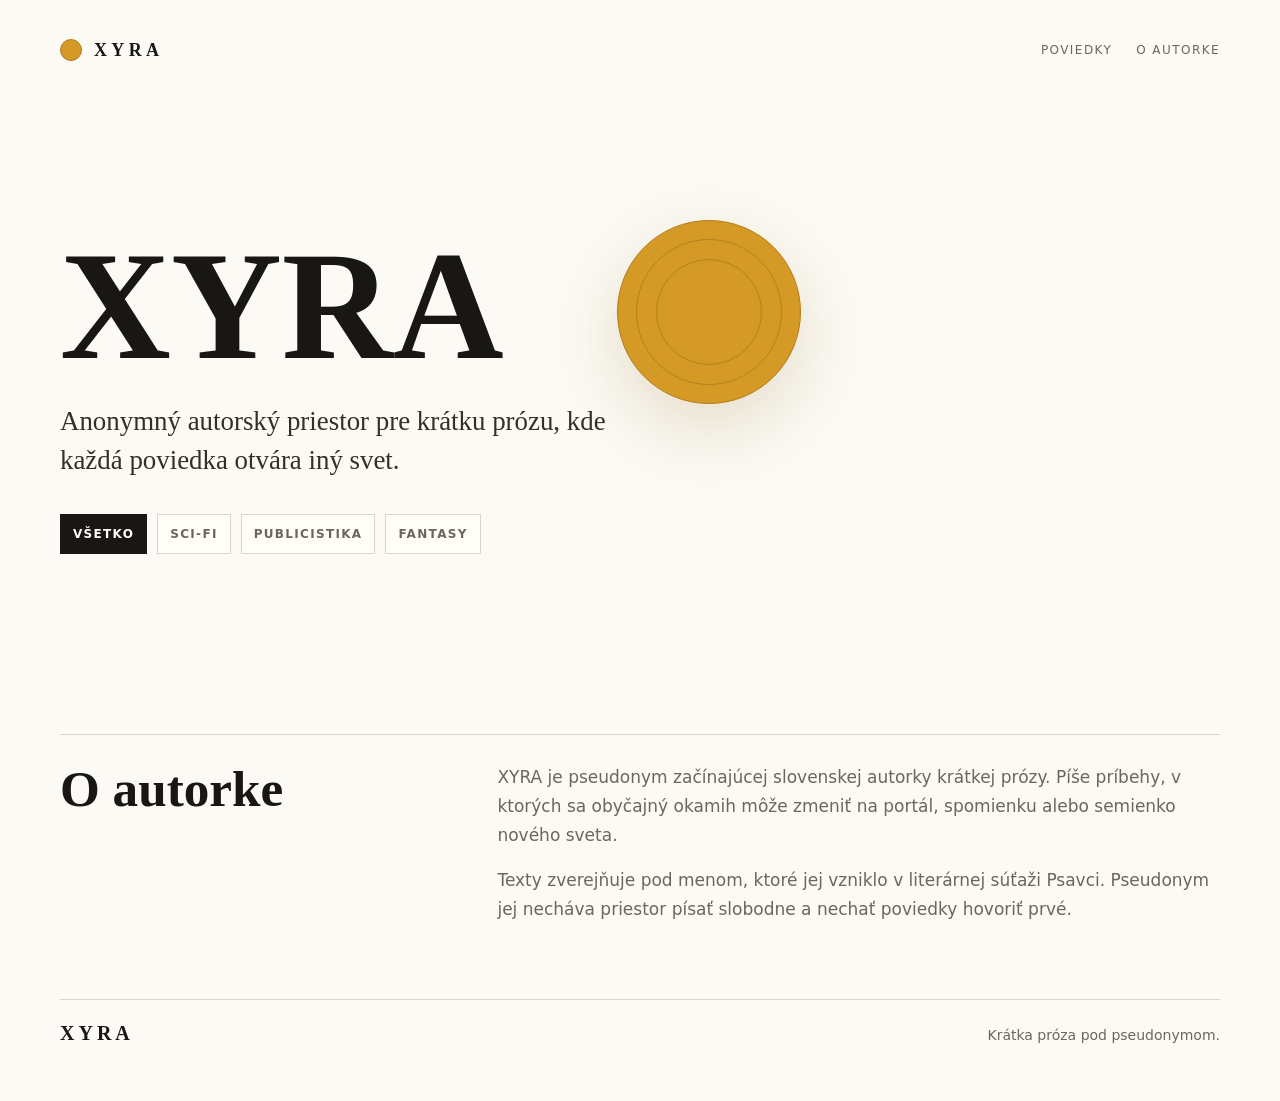
==== index.html @ 76f47b08 "deploy: 1d9c6d976c287dcad31cfbf4d5117bdaeaab3b90" ====
<!doctype html>
<html lang="sk">
<head>
  <meta charset="utf-8">
  <meta name="viewport" content="width=device-width, initial-scale=1">
  <title>XYRA | Poviedky slovenskej autorky</title>
  <meta name="description" content="Anonymný autorský priestor pre krátku prózu, kde každá poviedka otvára iný svet.">
  <link rel="canonical" href="https://www.xyra.sk/">
  <meta property="og:locale" content="sk_SK">
  <meta property="og:site_name" content="XYRA">
  <meta property="og:title" content="XYRA | Poviedky slovenskej autorky">
  <meta property="og:description" content="Anonymný autorský priestor pre krátku prózu, kde každá poviedka otvára iný svet.">
  <meta property="og:type" content="website">
  <meta property="og:url" content="https://www.xyra.sk/">
  <meta property="og:image" content="https://www.xyra.sk/assets/illustrations/xyra-og.png">
  <link rel="icon" href="/favicon.svg" type="image/svg+xml">
  <link rel="icon" href="/favicon.ico" sizes="any">
  <link rel="alternate" type="application/rss+xml" title="XYRA RSS" href="/rss.xml">
  <link rel="stylesheet" href="/styles/site.css">
  <script type="application/ld+json">{"@context":"https://schema.org","@type":"WebSite","name":"XYRA","url":"https://www.xyra.sk","inLanguage":"sk"}</script>
</head>
<body>
  <a class="skip-link" href="#main">Preskočiť na obsah</a>
  <header class="site-header">
    <nav class="site-nav" aria-label="Hlavná navigácia">
  <a class="brand" href="/"><span class="brand-dot" aria-hidden="true"></span><span>XYRA</span></a>
  <div class="nav-links">
    <a href="/#poviedky">Poviedky</a>
    <a href="/#o-autorke">O autorke</a>
  </div>
</nav>
  </header>
  <main id="main" class="page-shell">
  <section class="hero" aria-label="Úvod XYRA">
    <div class="hero-copy">
      <h1>XYRA</h1>
      <p>Anonymný autorský priestor pre krátku prózu, kde každá poviedka otvára iný svet.</p>
      <div class="filters" aria-label="Filtrovanie poviedok"><button class="filter-button is-active" type="button" data-filter="Všetko">Všetko</button><button class="filter-button" type="button" data-filter="Sci-fi">Sci-fi</button><button class="filter-button" type="button" data-filter="Publicistika">Publicistika</button><button class="filter-button" type="button" data-filter="Fantasy">Fantasy</button></div>
    </div>
    <div class="hero-symbol" aria-hidden="true"></div>
  </section>
  <section id="poviedky" class="story-grid" aria-label="Poviedky">
    
  </section>
  <section id="o-autorke" class="about-section" aria-labelledby="about-title">
    <h2 id="about-title">O autorke</h2>
    <div class="about-copy"><p>XYRA je pseudonym začínajúcej slovenskej autorky krátkej prózy. Píše príbehy, v ktorých sa obyčajný okamih môže zmeniť na portál, spomienku alebo semienko nového sveta.</p>
<p>Texty zverejňuje pod menom, ktoré jej vzniklo v literárnej súťaži Psavci. Pseudonym jej necháva priestor písať slobodne a nechať poviedky hovoriť prvé.</p>
</div>
  </section>
  <footer class="site-footer">
  <div class="footer-brand">XYRA</div>
  <p>Krátka próza pod pseudonymom.</p>
</footer>
</main>
  <script src="/scripts/filters.js" defer></script>
</body>
</html>
---- styles/site.css ----
:root {
  --paper: #fbfaf4;
  --paper-deep: #f2eadb;
  --ink: #191715;
  --muted: #6d665c;
  --line: #ded5c6;
  --mustard: #d49a25;
  --mustard-dark: #95620f;
  --sci: #e8eef6;
  --library: #fff3d3;
  --fantasy: #e6efe5;
  --white: #fffdf8;
  --serif: Georgia, "Times New Roman", serif;
  --sans: Inter, ui-sans-serif, system-ui, -apple-system, BlinkMacSystemFont, "Segoe UI", sans-serif;
}

* {
  box-sizing: border-box;
}

html {
  scroll-behavior: smooth;
}

body {
  margin: 0;
  color: var(--ink);
  background: var(--paper);
  font-family: var(--sans);
  text-rendering: optimizeLegibility;
}

a {
  color: inherit;
}

img {
  display: block;
  max-width: 100%;
}

a:focus-visible,
button:focus-visible {
  outline: 3px solid var(--mustard);
  outline-offset: 4px;
}

.skip-link {
  position: absolute;
  left: 16px;
  top: 16px;
  transform: translateY(-160%);
  background: var(--ink);
  color: var(--white);
  padding: 10px 14px;
  z-index: 10;
}

.skip-link:focus {
  transform: translateY(0);
}

.site-header,
.page-shell {
  width: min(1160px, calc(100% - 40px));
  margin: 0 auto;
}

.site-header {
  padding: 28px 0 56px;
}

.page-shell {
  padding: 0 0 56px;
}

.site-nav {
  display: flex;
  align-items: center;
  justify-content: space-between;
  gap: 28px;
  min-height: 44px;
  color: var(--muted);
  font-size: 12px;
  letter-spacing: 0.12em;
  text-transform: uppercase;
}

.brand {
  display: inline-flex;
  align-items: center;
  gap: 12px;
  color: var(--ink);
  font-family: var(--serif);
  font-size: 18px;
  font-weight: 700;
  letter-spacing: 0.24em;
  text-decoration: none;
}

.brand-dot {
  width: 22px;
  height: 22px;
  flex: 0 0 auto;
  border-radius: 50%;
  background: var(--mustard);
  border: 1px solid #b57a17;
}

.nav-links {
  display: flex;
  gap: 24px;
  white-space: nowrap;
}

.nav-links a {
  text-decoration: none;
}

.nav-links a:hover {
  color: var(--ink);
}

.hero {
  min-height: 520px;
  display: grid;
  grid-template-columns: minmax(0, 1.02fr) minmax(300px, 0.98fr);
  gap: 58px;
  align-items: center;
  position: relative;
  padding: 64px 0 46px;
}

.hero-copy {
  position: relative;
  z-index: 1;
}

.hero h1 {
  margin: 0;
  font-family: var(--serif);
  font-size: clamp(76px, 12vw, 160px);
  line-height: 0.86;
  font-weight: 700;
  letter-spacing: 0;
}

.hero p {
  max-width: 560px;
  margin: 30px 0 0;
  color: #332f2a;
  font-family: var(--serif);
  font-size: clamp(22px, 2.1vw, 28px);
  line-height: 1.45;
}

.hero-symbol {
  position: absolute;
  left: min(48%, 560px);
  top: 92px;
  width: 184px;
  height: 184px;
  border-radius: 50%;
  background: var(--mustard);
  border: 1px solid #b57a17;
  box-shadow: 0 24px 70px rgba(139, 91, 15, 0.18);
}

.hero-symbol::before,
.hero-symbol::after {
  content: "";
  position: absolute;
  border-radius: 50%;
  border: 1px solid rgba(97, 61, 8, 0.26);
}

.hero-symbol::before {
  inset: 18px;
}

.hero-symbol::after {
  inset: 38px;
}

.filters {
  display: flex;
  flex-wrap: wrap;
  gap: 10px;
  margin-top: 34px;
}

.filter-button {
  min-height: 40px;
  border: 1px solid var(--line);
  background: var(--white);
  color: var(--muted);
  padding: 9px 12px;
  font: 700 12px/1 var(--sans);
  letter-spacing: 0.11em;
  text-transform: uppercase;
  cursor: pointer;
}

.filter-button:hover {
  border-color: #c7ad70;
  color: var(--ink);
}

.filter-button.is-active {
  background: var(--ink);
  border-color: var(--ink);
  color: var(--white);
}

.story-grid {
  display: grid;
  grid-template-columns: repeat(3, minmax(0, 1fr));
  gap: 18px;
  margin-top: 10px;
}

.story-card {
  min-width: 0;
  border: 1px solid var(--line);
  background: var(--white);
  box-shadow: 0 18px 50px rgba(54, 40, 18, 0.08);
  transition: border-color 160ms ease, transform 160ms ease, box-shadow 160ms ease;
}

.story-card:hover {
  border-color: #c7ad70;
  transform: translateY(-2px);
  box-shadow: 0 22px 58px rgba(54, 40, 18, 0.12);
}

.story-card[hidden] {
  display: none;
}

.story-card-link {
  display: grid;
  min-height: 100%;
  grid-template-rows: auto auto auto 1fr;
  gap: 0;
  padding: 0 0 22px;
  color: inherit;
  text-decoration: none;
}

.story-card-art {
  width: 100%;
  aspect-ratio: 16 / 10;
  object-fit: cover;
  border-bottom: 1px solid var(--line);
  background: var(--paper-deep);
}

.story-kicker {
  display: block;
  margin: 20px 22px 0;
  color: var(--mustard-dark);
  font-size: 11px;
  line-height: 1.2;
  letter-spacing: 0.14em;
  text-transform: uppercase;
  font-weight: 800;
}

.story-card h2 {
  margin: 10px 22px 0;
  font-family: var(--serif);
  font-size: clamp(25px, 2.4vw, 34px);
  line-height: 1.08;
  letter-spacing: 0;
}

.story-card p {
  margin: 14px 22px 0;
  color: var(--muted);
  font-size: 15px;
  line-height: 1.55;
}

.about-section {
  display: grid;
  grid-template-columns: minmax(220px, 0.55fr) minmax(0, 1fr);
  gap: 40px;
  margin-top: 76px;
  padding-top: 28px;
  border-top: 1px solid var(--line);
}

.about-section h2 {
  margin: 0;
  font-family: var(--serif);
  font-size: clamp(34px, 4vw, 54px);
  line-height: 1;
  letter-spacing: 0;
}

.about-copy {
  color: var(--muted);
  font-size: 17px;
  line-height: 1.7;
}

.about-copy p {
  margin: 0;
}

.about-copy p + p {
  margin-top: 16px;
}

.site-footer {
  display: flex;
  align-items: baseline;
  justify-content: space-between;
  gap: 20px;
  margin-top: 76px;
  padding-top: 22px;
  border-top: 1px solid var(--line);
  color: var(--muted);
  font-size: 14px;
}

.footer-brand {
  color: var(--ink);
  font-family: var(--serif);
  font-size: 20px;
  font-weight: 700;
  letter-spacing: 0.2em;
}

.site-footer p {
  margin: 0;
}

.back-link {
  display: inline-block;
  margin-top: 56px;
  color: var(--muted);
  font-size: 13px;
  letter-spacing: 0.09em;
  text-transform: uppercase;
  text-decoration: none;
}

.back-link:hover {
  color: var(--ink);
}

.story-header {
  display: grid;
  grid-template-columns: minmax(0, 0.84fr) minmax(320px, 0.72fr);
  gap: 52px;
  align-items: center;
  margin-top: 34px;
  padding-bottom: 56px;
  border-bottom: 1px solid var(--line);
}

.story-header .story-kicker {
  margin: 0 0 16px;
}

.story-header h1 {
  grid-column: 1;
  margin: 0;
  font-family: var(--serif);
  max-width: 100%;
  font-size: clamp(50px, 6.8vw, 102px);
  line-height: 0.95;
  letter-spacing: 0;
  overflow-wrap: break-word;
}

.story-header > p:not(.story-kicker) {
  grid-column: 1;
  max-width: 620px;
  margin: 24px 0 0;
  color: #332f2a;
  font-family: var(--serif);
  font-size: clamp(21px, 2vw, 28px);
  line-height: 1.45;
}

.story-hero-image {
  grid-column: 2;
  grid-row: 1 / span 3;
  width: 100%;
  aspect-ratio: 16 / 10;
  object-fit: cover;
  border: 1px solid var(--line);
  background: var(--paper-deep);
  box-shadow: 0 18px 50px rgba(54, 40, 18, 0.08);
}

.story-text {
  width: min(720px, 100%);
  margin: 62px auto 0;
  color: #24211d;
  font-family: var(--serif);
  font-size: clamp(20px, 2vw, 23px);
  line-height: 1.78;
}

.story-text p {
  margin: 0;
}

.story-text p + p {
  margin-top: 1.15em;
}

.story-pagination {
  width: min(860px, 100%);
  margin: 64px auto 0;
  padding-top: 24px;
  border-top: 1px solid var(--line);
  display: flex;
  flex-wrap: wrap;
  gap: 12px;
}

.story-pagination a {
  border: 1px solid var(--line);
  background: var(--white);
  padding: 12px 14px;
  color: var(--ink);
  text-decoration: none;
  font-size: 14px;
}

.story-pagination a:hover {
  border-color: #c7ad70;
}

.story-sci-fi .story-hero-image,
.story-sci-fi .story-pagination a:hover {
  background: var(--sci);
}

.story-publicistika .story-hero-image,
.story-publicistika .story-pagination a:hover {
  background: var(--library);
}

.story-fantasy .story-hero-image,
.story-fantasy .story-pagination a:hover {
  background: var(--fantasy);
}

@media (max-width: 900px) {
  .hero {
    grid-template-columns: minmax(0, 1fr) auto;
    column-gap: clamp(22px, 5vw, 48px);
    row-gap: 0;
    min-height: auto;
    padding-top: 50px;
  }

  .hero-copy {
    display: contents;
  }

  .hero h1 {
    grid-column: 1;
    grid-row: 1;
    font-size: clamp(76px, 16vw, 128px);
  }

  .hero p,
  .filters {
    grid-column: 1 / -1;
  }

  .hero-symbol {
    position: relative;
    inset: auto;
    grid-column: 2;
    grid-row: 1;
    align-self: center;
    justify-self: end;
    width: clamp(86px, 18vw, 128px);
    height: clamp(86px, 18vw, 128px);
  }

  .story-grid {
    grid-template-columns: 1fr;
  }

  .about-section,
  .story-header {
    grid-template-columns: 1fr;
  }

  .story-hero-image {
    grid-column: auto;
    grid-row: auto;
  }
}

@media (max-width: 560px) {
  .site-header,
  .page-shell {
    width: min(100% - 28px, 1160px);
  }

  .site-header {
    padding-top: 22px;
  }

  .site-nav {
    align-items: flex-start;
  }

  .nav-links {
    gap: 14px;
    font-size: 11px;
    letter-spacing: 0.08em;
  }

  .brand {
    font-size: 16px;
  }

  .hero h1 {
    font-size: clamp(52px, 15.5vw, 70px);
  }

  .story-header h1 {
    font-size: clamp(42px, 15vw, 58px);
    line-height: 1;
  }

  .hero p {
    font-size: 22px;
  }

  .hero-symbol {
    width: clamp(52px, 14vw, 64px);
    height: clamp(52px, 14vw, 64px);
  }

  .filter-button {
    flex: 1 1 auto;
  }

  .story-card h2 {
    font-size: 28px;
  }

  .site-footer {
    display: block;
  }

  .site-footer p {
    margin-top: 8px;
  }
}
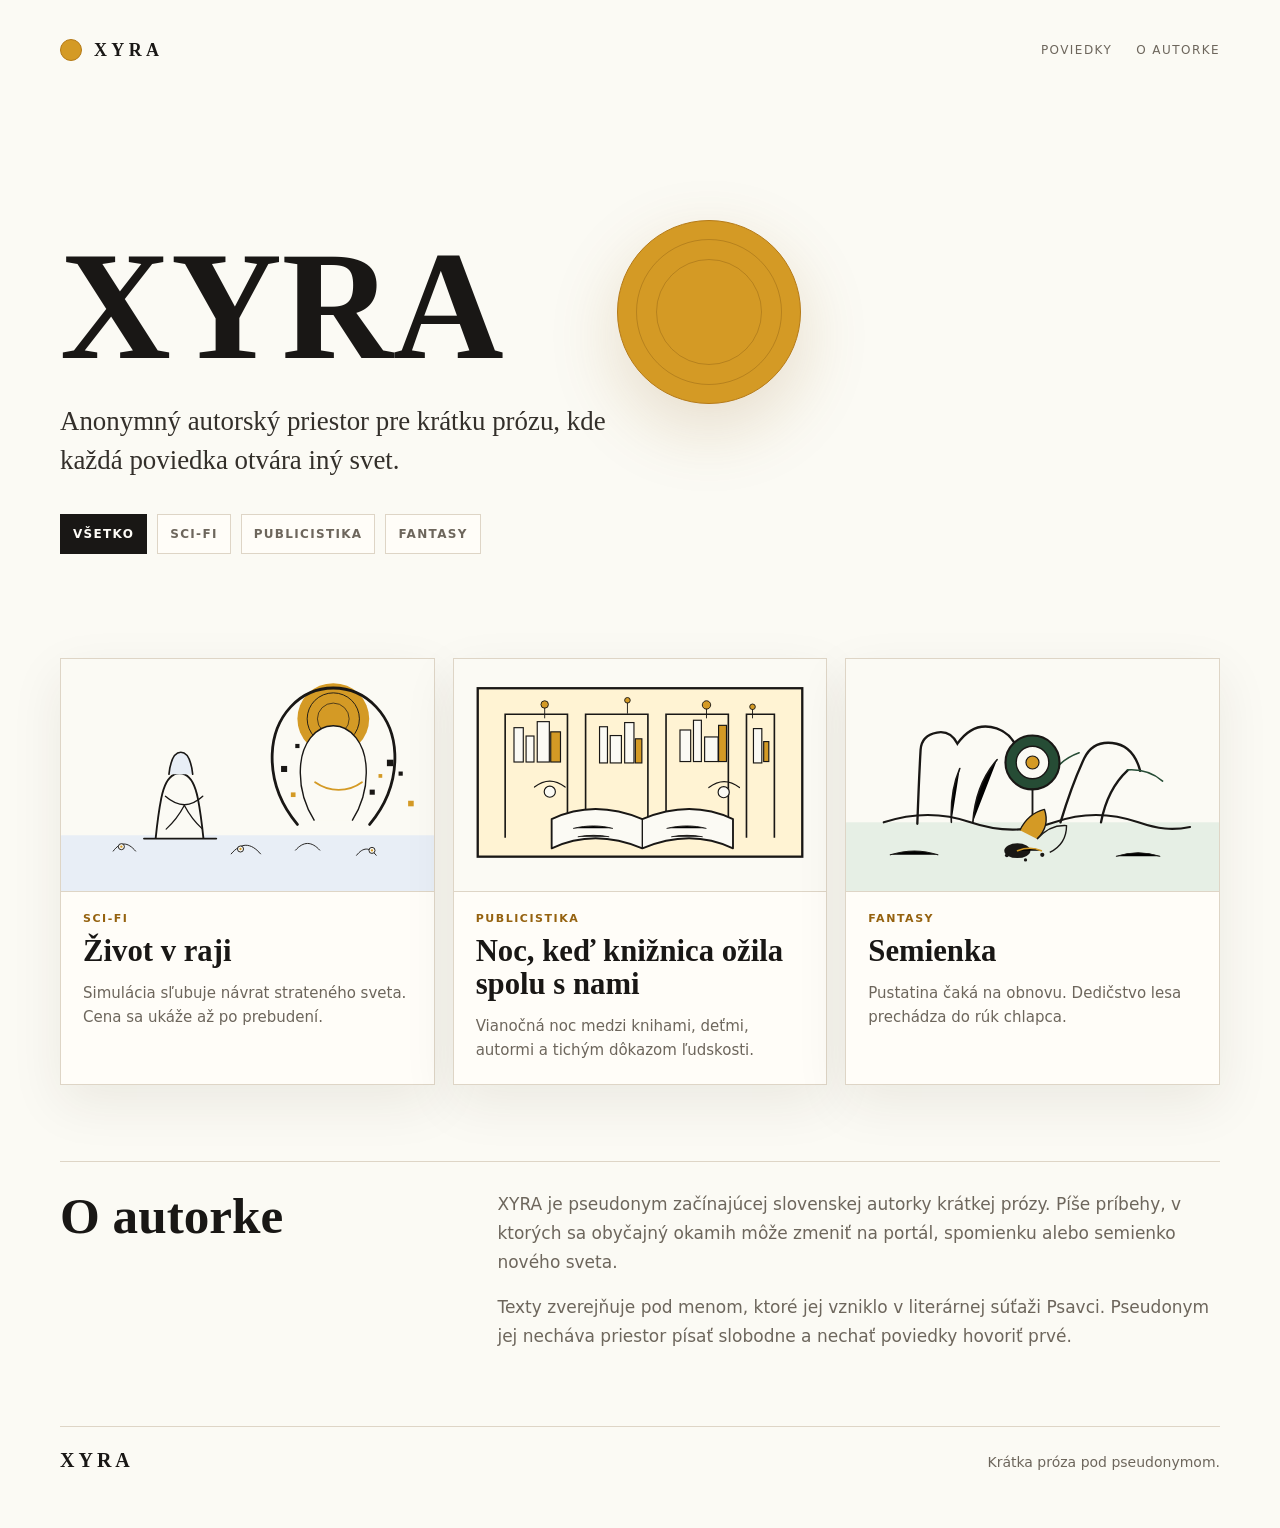
==== commit da36fa58: "deploy: 09dd5c9d18cd291e881b47870609f17ea26ae431" ====
--- a/index.html
+++ b/index.html
@@ -40,7 +40,28 @@
     <div class="hero-symbol" aria-hidden="true"></div>
   </section>
   <section id="poviedky" class="story-grid" aria-label="Poviedky">
-    
+    <article class="story-card" data-category="Sci-fi">
+  <a class="story-card-link" href="/poviedky/zivot-v-raji/">
+    <img class="story-card-art" src="/assets/illustrations/zivot-v-raji.svg" alt="" loading="lazy">
+    <span class="story-kicker">Sci-fi</span>
+    <h2>Život v raji</h2>
+    <p>Simulácia sľubuje návrat strateného sveta. Cena sa ukáže až po prebudení.</p>
+  </a>
+</article><article class="story-card" data-category="Publicistika">
+  <a class="story-card-link" href="/poviedky/noc-ked-kniznica-ozila-spolu-s-nami/">
+    <img class="story-card-art" src="/assets/illustrations/noc-ked-kniznica-ozila-spolu-s-nami.svg" alt="" loading="lazy">
+    <span class="story-kicker">Publicistika</span>
+    <h2>Noc, keď knižnica ožila spolu s nami</h2>
+    <p>Vianočná noc medzi knihami, deťmi, autormi a tichým dôkazom ľudskosti.</p>
+  </a>
+</article><article class="story-card" data-category="Fantasy">
+  <a class="story-card-link" href="/poviedky/semienka/">
+    <img class="story-card-art" src="/assets/illustrations/semienka.svg" alt="" loading="lazy">
+    <span class="story-kicker">Fantasy</span>
+    <h2>Semienka</h2>
+    <p>Pustatina čaká na obnovu. Dedičstvo lesa prechádza do rúk chlapca.</p>
+  </a>
+</article>
   </section>
   <section id="o-autorke" class="about-section" aria-labelledby="about-title">
     <h2 id="about-title">O autorke</h2>
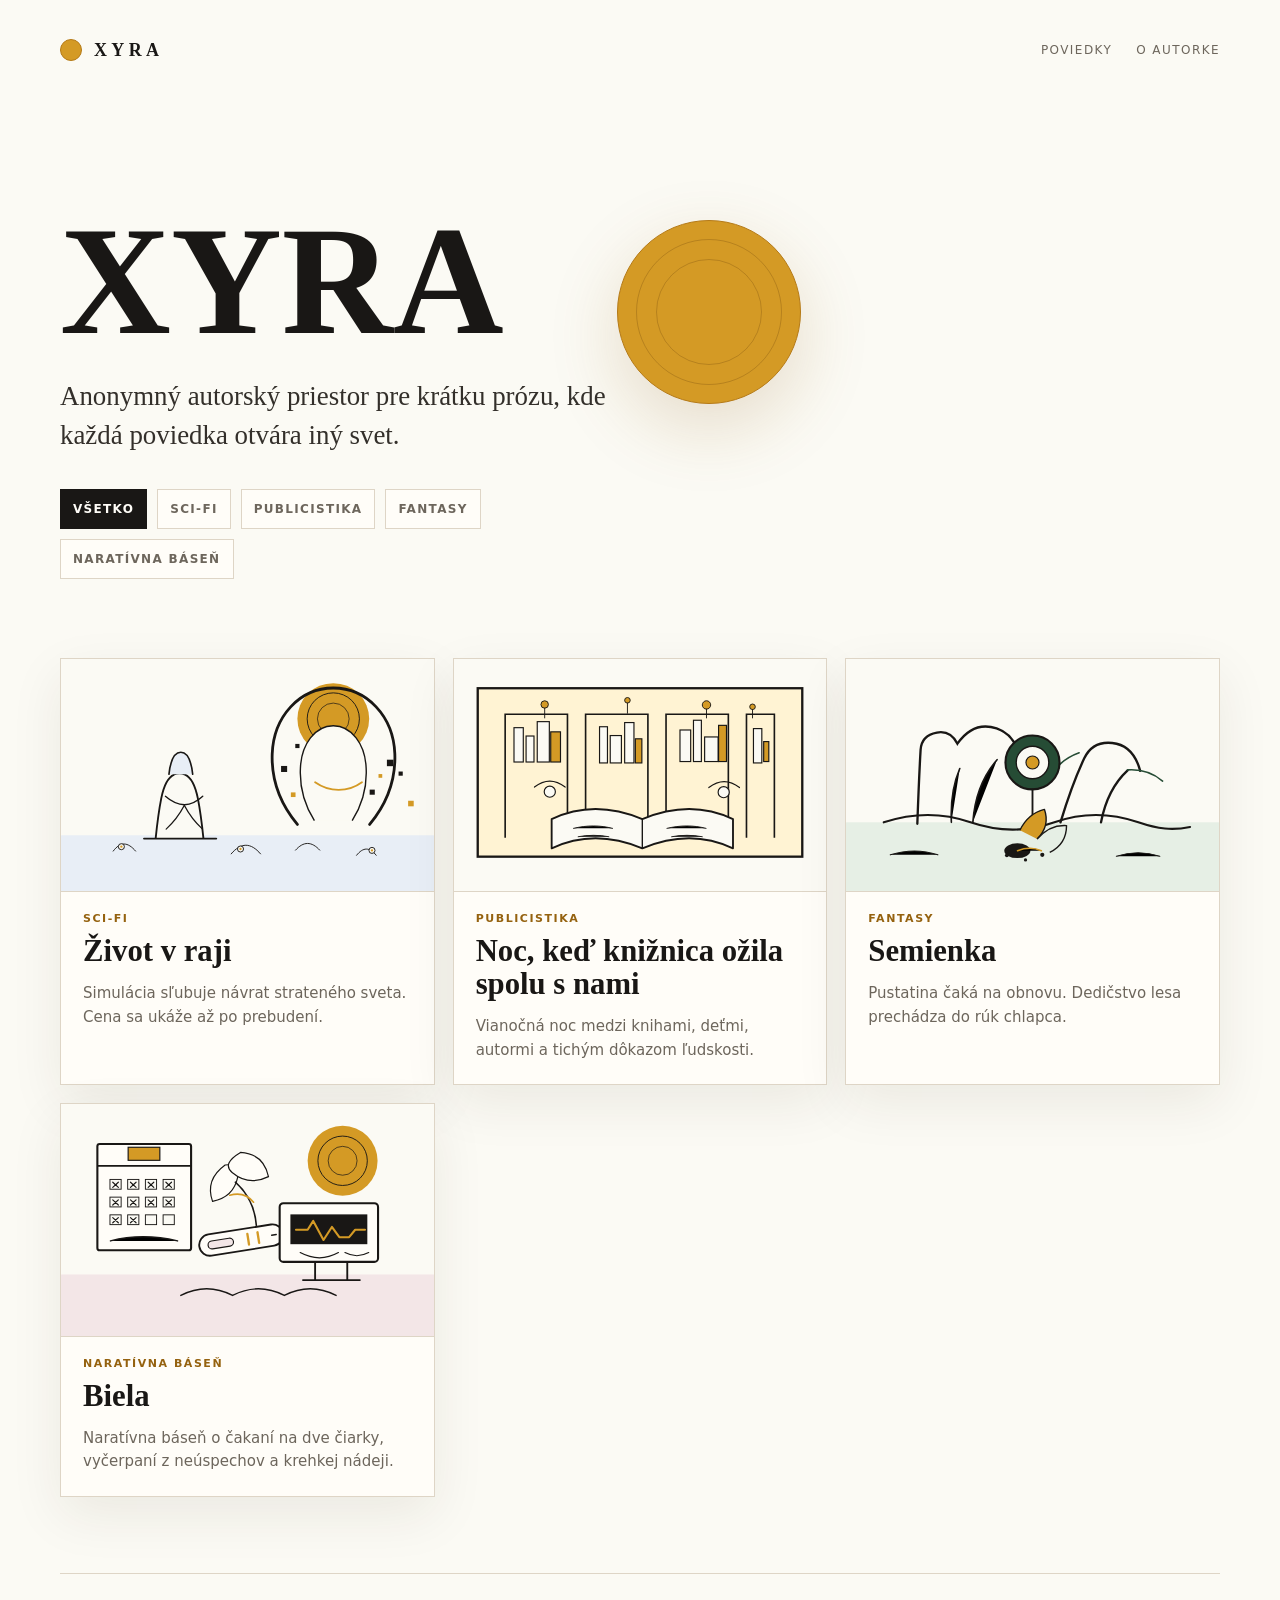
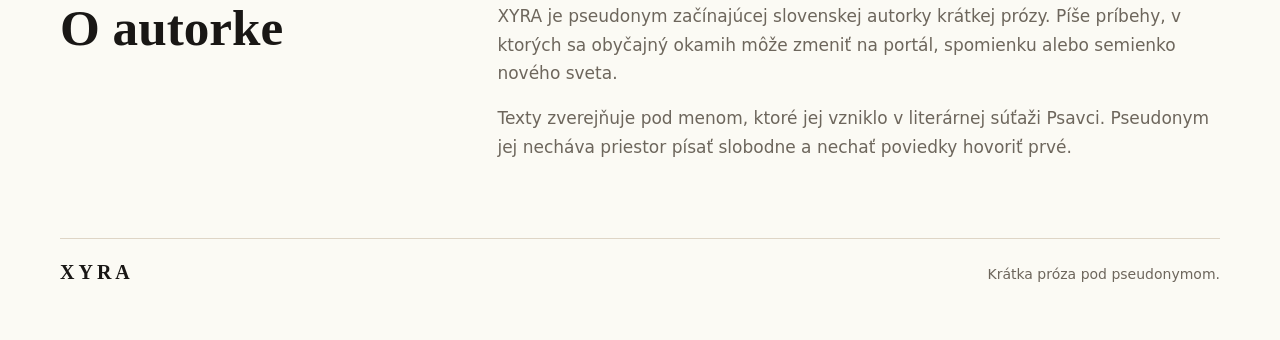
==== commit b1362442: "deploy: a0670e40653b8698e3a1cda510f87a620ebf5f03" ====
--- a/index.html
+++ b/index.html
@@ -35,7 +35,7 @@
     <div class="hero-copy">
       <h1>XYRA</h1>
       <p>Anonymný autorský priestor pre krátku prózu, kde každá poviedka otvára iný svet.</p>
-      <div class="filters" aria-label="Filtrovanie poviedok"><button class="filter-button is-active" type="button" data-filter="Všetko">Všetko</button><button class="filter-button" type="button" data-filter="Sci-fi">Sci-fi</button><button class="filter-button" type="button" data-filter="Publicistika">Publicistika</button><button class="filter-button" type="button" data-filter="Fantasy">Fantasy</button></div>
+      <div class="filters" aria-label="Filtrovanie poviedok"><button class="filter-button is-active" type="button" data-filter="Všetko">Všetko</button><button class="filter-button" type="button" data-filter="Sci-fi">Sci-fi</button><button class="filter-button" type="button" data-filter="Publicistika">Publicistika</button><button class="filter-button" type="button" data-filter="Fantasy">Fantasy</button><button class="filter-button" type="button" data-filter="Naratívna báseň">Naratívna báseň</button></div>
     </div>
     <div class="hero-symbol" aria-hidden="true"></div>
   </section>
@@ -61,6 +61,13 @@
     <h2>Semienka</h2>
     <p>Pustatina čaká na obnovu. Dedičstvo lesa prechádza do rúk chlapca.</p>
   </a>
+</article><article class="story-card" data-category="Naratívna báseň">
+  <a class="story-card-link" href="/poviedky/biela/">
+    <img class="story-card-art" src="/assets/illustrations/biela.svg" alt="" loading="lazy">
+    <span class="story-kicker">Naratívna báseň</span>
+    <h2>Biela</h2>
+    <p>Naratívna báseň o čakaní na dve čiarky, vyčerpaní z neúspechov a krehkej nádeji.</p>
+  </a>
 </article>
   </section>
   <section id="o-autorke" class="about-section" aria-labelledby="about-title">
--- a/styles/site.css
+++ b/styles/site.css
@@ -9,6 +9,7 @@
   --sci: #e8eef6;
   --library: #fff3d3;
   --fantasy: #e6efe5;
+  --poem: #f3e6e7;
   --white: #fffdf8;
   --serif: Georgia, "Times New Roman", serif;
   --sans: Inter, ui-sans-serif, system-ui, -apple-system, BlinkMacSystemFont, "Segoe UI", sans-serif;
@@ -451,6 +452,11 @@
   background: var(--fantasy);
 }
 
+.story-narativna-basen .story-hero-image,
+.story-narativna-basen .story-pagination a:hover {
+  background: var(--poem);
+}
+
 @media (max-width: 900px) {
   .hero {
     grid-template-columns: minmax(0, 1fr) auto;
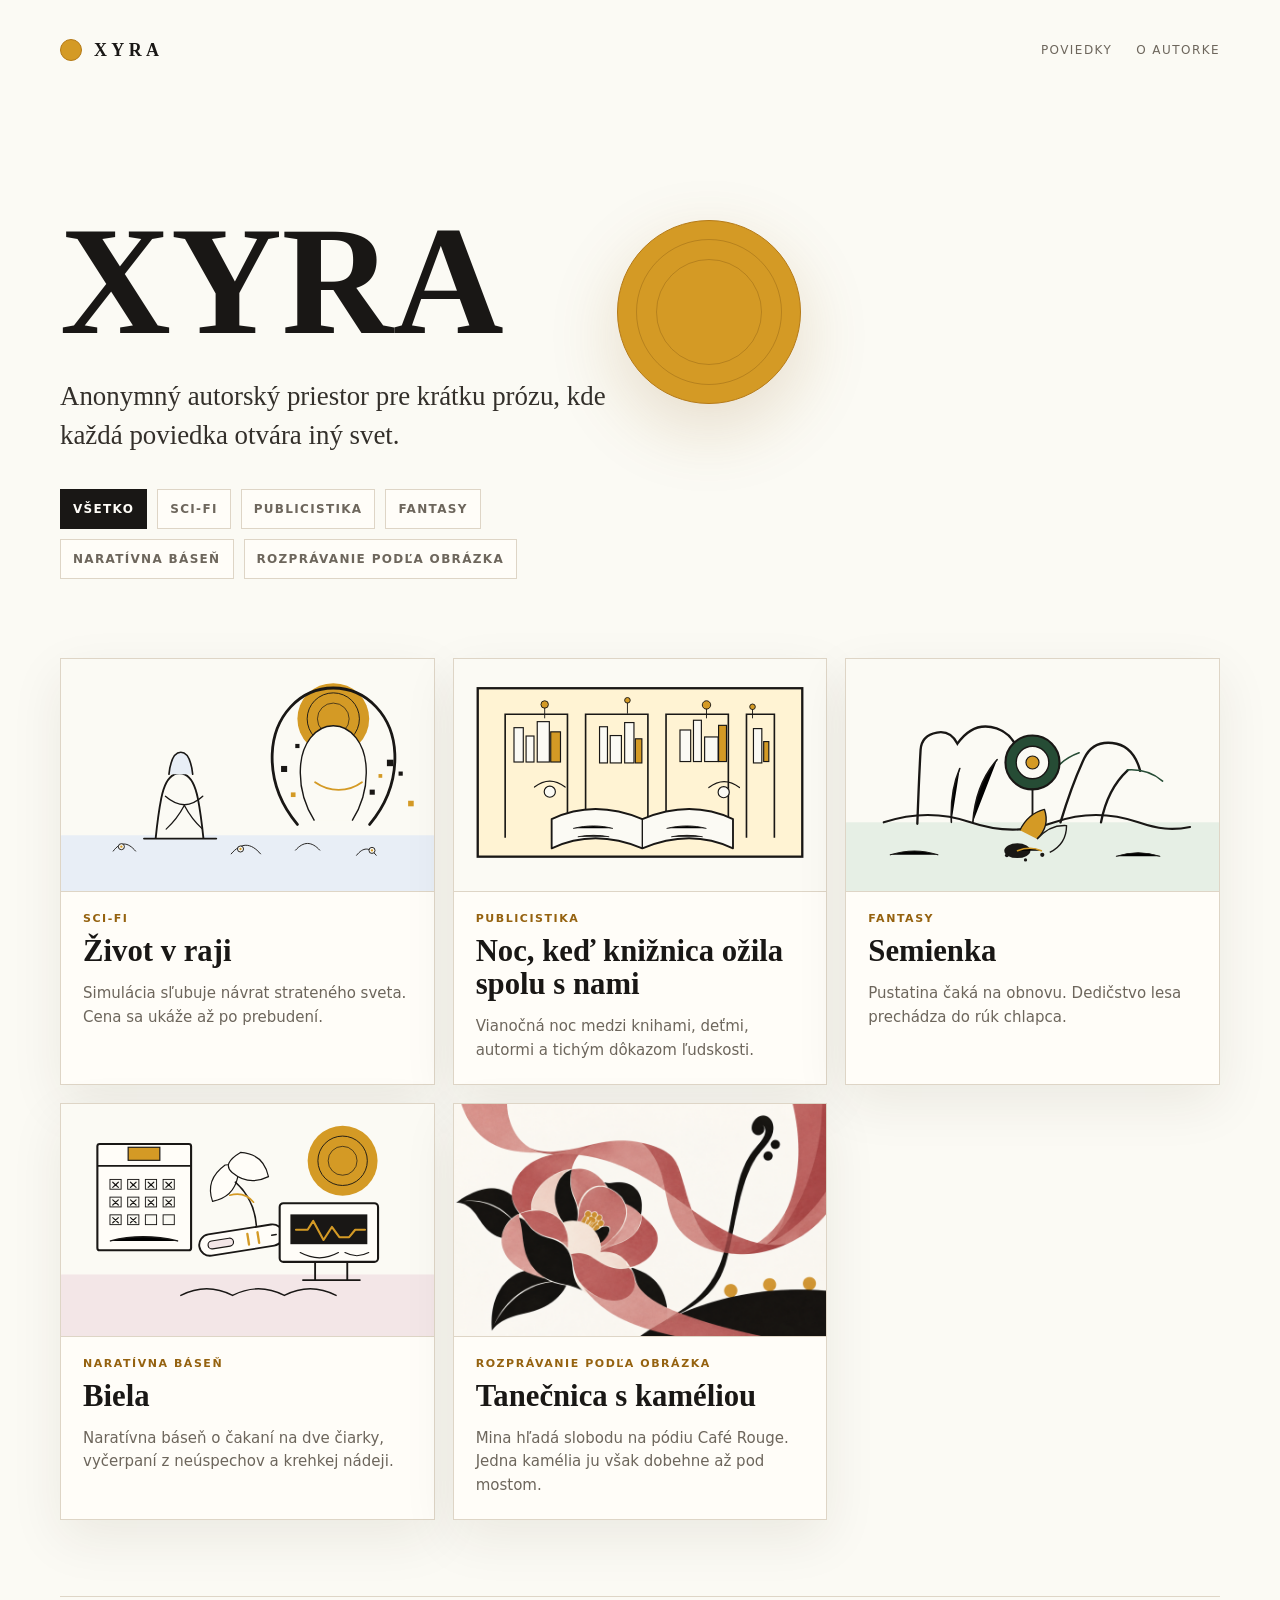
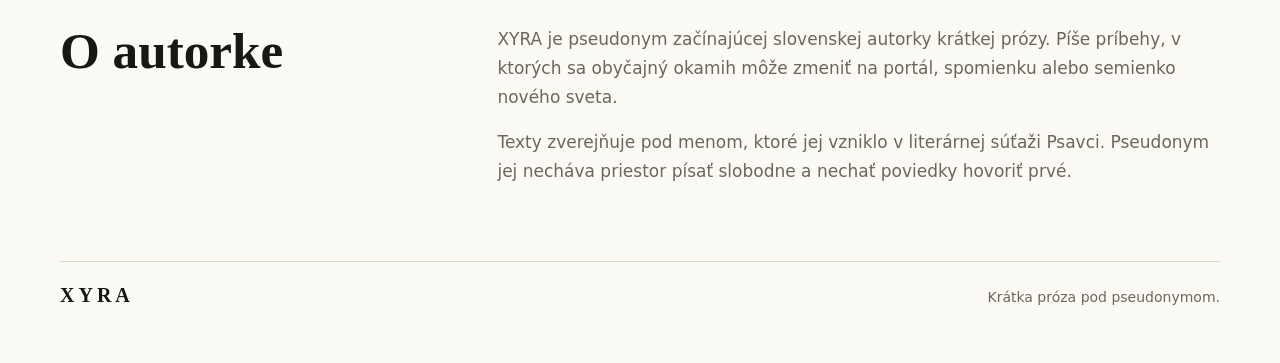
==== commit fb2c107a: "deploy: a955b0dc0ea0e92b69a5d338fbbf99eb4226d508" ====
--- a/index.html
+++ b/index.html
@@ -35,7 +35,7 @@
     <div class="hero-copy">
       <h1>XYRA</h1>
       <p>Anonymný autorský priestor pre krátku prózu, kde každá poviedka otvára iný svet.</p>
-      <div class="filters" aria-label="Filtrovanie poviedok"><button class="filter-button is-active" type="button" data-filter="Všetko">Všetko</button><button class="filter-button" type="button" data-filter="Sci-fi">Sci-fi</button><button class="filter-button" type="button" data-filter="Publicistika">Publicistika</button><button class="filter-button" type="button" data-filter="Fantasy">Fantasy</button><button class="filter-button" type="button" data-filter="Naratívna báseň">Naratívna báseň</button></div>
+      <div class="filters" aria-label="Filtrovanie poviedok"><button class="filter-button is-active" type="button" data-filter="Všetko">Všetko</button><button class="filter-button" type="button" data-filter="Sci-fi">Sci-fi</button><button class="filter-button" type="button" data-filter="Publicistika">Publicistika</button><button class="filter-button" type="button" data-filter="Fantasy">Fantasy</button><button class="filter-button" type="button" data-filter="Naratívna báseň">Naratívna báseň</button><button class="filter-button" type="button" data-filter="Rozprávanie podľa obrázka">Rozprávanie podľa obrázka</button></div>
     </div>
     <div class="hero-symbol" aria-hidden="true"></div>
   </section>
@@ -68,6 +68,13 @@
     <h2>Biela</h2>
     <p>Naratívna báseň o čakaní na dve čiarky, vyčerpaní z neúspechov a krehkej nádeji.</p>
   </a>
+</article><article class="story-card" data-category="Rozprávanie podľa obrázka">
+  <a class="story-card-link" href="/poviedky/tanecnica-s-kameliou/">
+    <img class="story-card-art" src="/assets/illustrations/tanecnica-s-kameliou.png" alt="" loading="lazy">
+    <span class="story-kicker">Rozprávanie podľa obrázka</span>
+    <h2>Tanečnica s kaméliou</h2>
+    <p>Mina hľadá slobodu na pódiu Café Rouge. Jedna kamélia ju však dobehne až pod mostom.</p>
+  </a>
 </article>
   </section>
   <section id="o-autorke" class="about-section" aria-labelledby="about-title">
--- a/styles/site.css
+++ b/styles/site.css
@@ -414,6 +414,28 @@
   margin-top: 1.15em;
 }
 
+.story-text-verse {
+  width: min(602px, 100%);
+  line-height: 1.5;
+}
+
+.story-text-verse p + p {
+  margin-top: 0;
+}
+
+.story-text-verse .story-line,
+.story-text-verse .story-section {
+  margin: 0;
+}
+
+.story-text-verse > * + * {
+  margin-top: 1.5em;
+}
+
+.story-text-verse > .story-section:not(:first-child) {
+  margin-top: 1.5em;
+}
+
 .story-pagination {
   width: min(860px, 100%);
   margin: 64px auto 0;
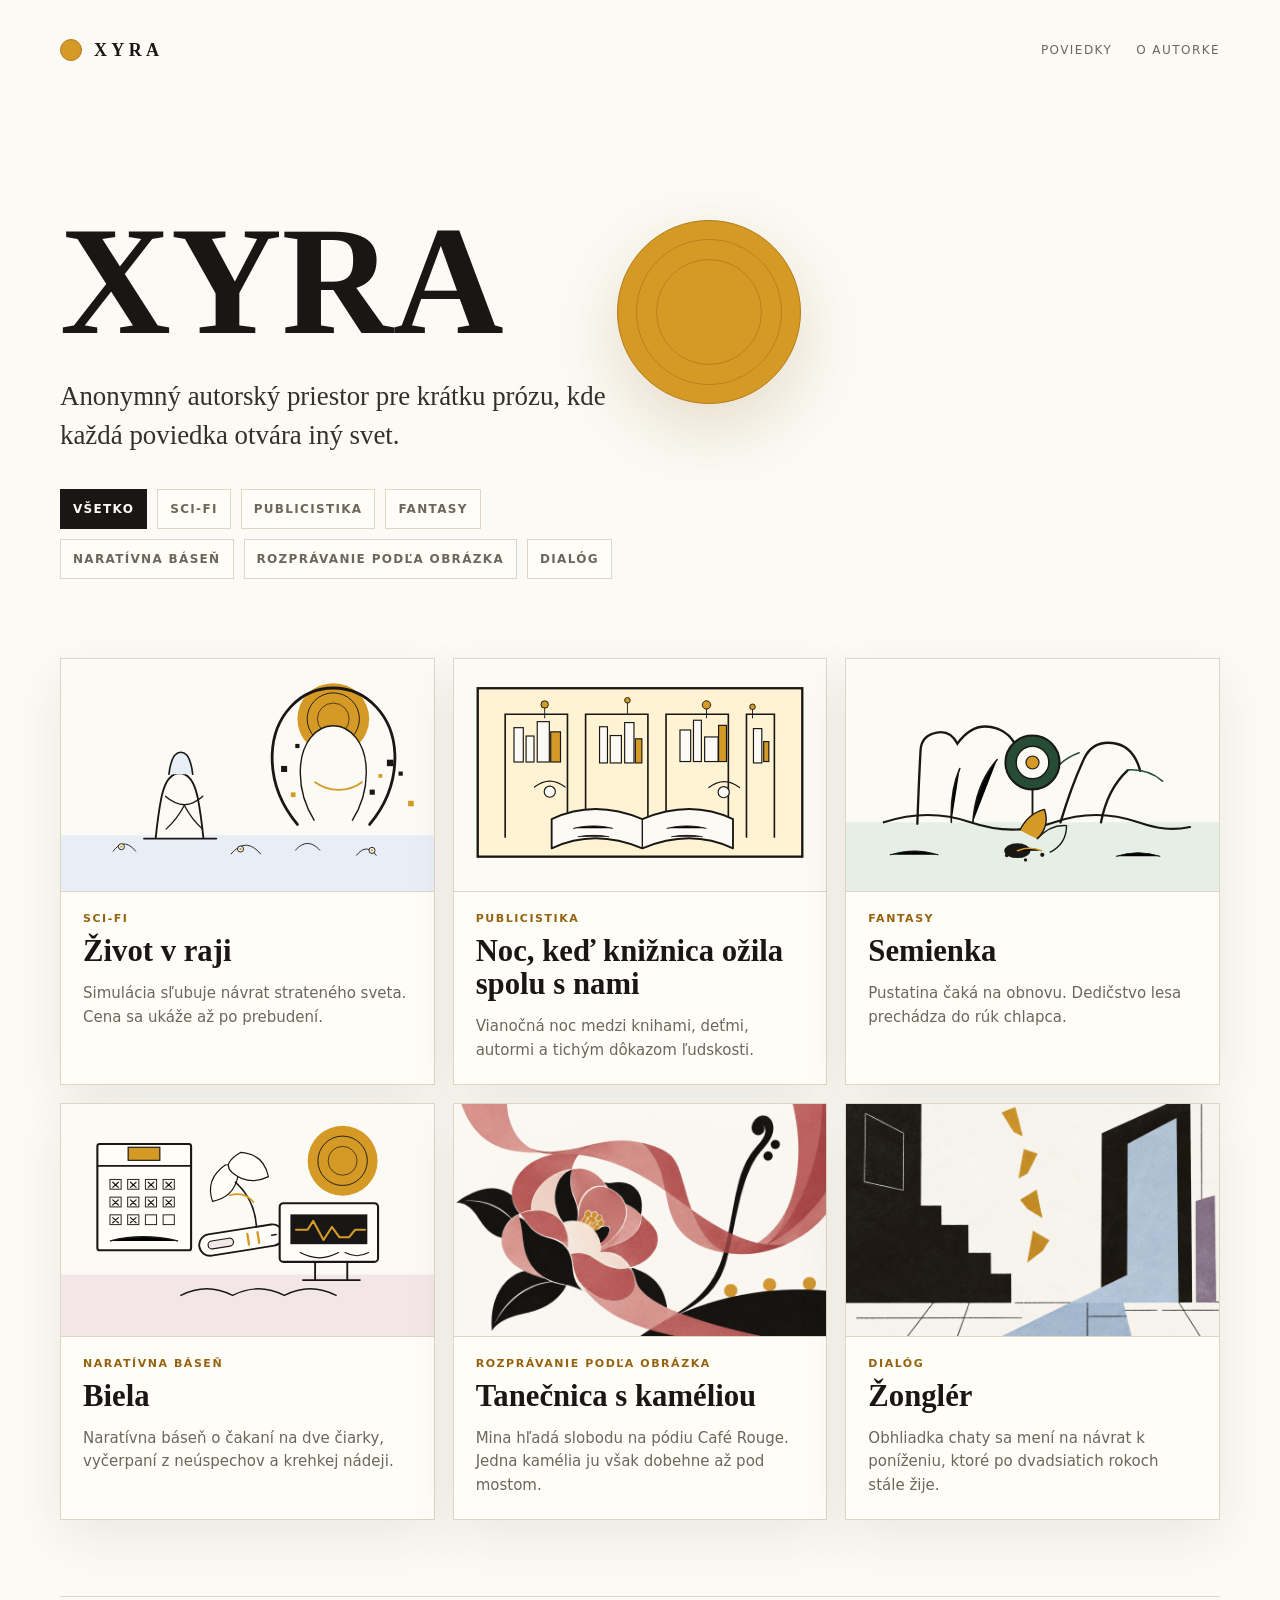
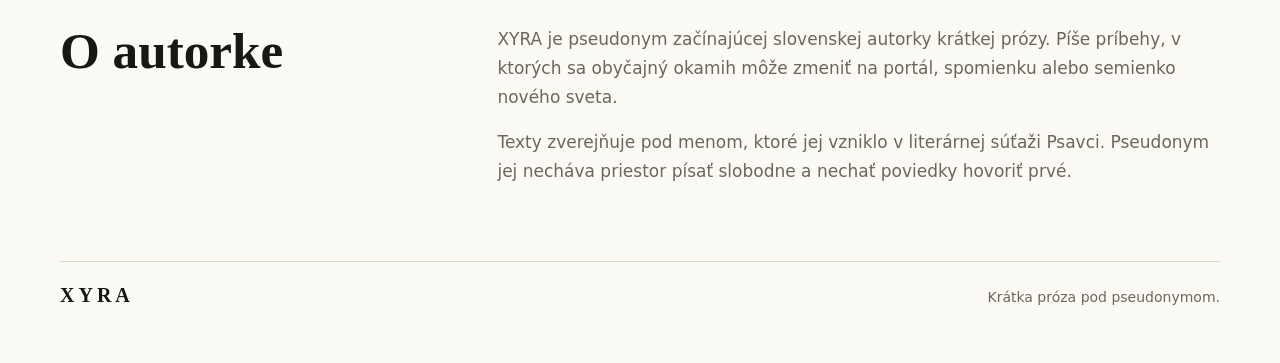
==== commit ea777237: "deploy: 6f6f80c6db80023c0bef54eb32ea6897408b5bf6" ====
--- a/index.html
+++ b/index.html
@@ -35,7 +35,7 @@
     <div class="hero-copy">
       <h1>XYRA</h1>
       <p>Anonymný autorský priestor pre krátku prózu, kde každá poviedka otvára iný svet.</p>
-      <div class="filters" aria-label="Filtrovanie poviedok"><button class="filter-button is-active" type="button" data-filter="Všetko">Všetko</button><button class="filter-button" type="button" data-filter="Sci-fi">Sci-fi</button><button class="filter-button" type="button" data-filter="Publicistika">Publicistika</button><button class="filter-button" type="button" data-filter="Fantasy">Fantasy</button><button class="filter-button" type="button" data-filter="Naratívna báseň">Naratívna báseň</button><button class="filter-button" type="button" data-filter="Rozprávanie podľa obrázka">Rozprávanie podľa obrázka</button></div>
+      <div class="filters" aria-label="Filtrovanie poviedok"><button class="filter-button is-active" type="button" data-filter="Všetko">Všetko</button><button class="filter-button" type="button" data-filter="Sci-fi">Sci-fi</button><button class="filter-button" type="button" data-filter="Publicistika">Publicistika</button><button class="filter-button" type="button" data-filter="Fantasy">Fantasy</button><button class="filter-button" type="button" data-filter="Naratívna báseň">Naratívna báseň</button><button class="filter-button" type="button" data-filter="Rozprávanie podľa obrázka">Rozprávanie podľa obrázka</button><button class="filter-button" type="button" data-filter="Dialóg">Dialóg</button></div>
     </div>
     <div class="hero-symbol" aria-hidden="true"></div>
   </section>
@@ -75,6 +75,13 @@
     <h2>Tanečnica s kaméliou</h2>
     <p>Mina hľadá slobodu na pódiu Café Rouge. Jedna kamélia ju však dobehne až pod mostom.</p>
   </a>
+</article><article class="story-card" data-category="Dialóg">
+  <a class="story-card-link" href="/poviedky/zongler/">
+    <img class="story-card-art" src="/assets/illustrations/zongler.png" alt="" loading="lazy">
+    <span class="story-kicker">Dialóg</span>
+    <h2>Žonglér</h2>
+    <p>Obhliadka chaty sa mení na návrat k poníženiu, ktoré po dvadsiatich rokoch stále žije.</p>
+  </a>
 </article>
   </section>
   <section id="o-autorke" class="about-section" aria-labelledby="about-title">
--- a/styles/site.css
+++ b/styles/site.css
@@ -436,6 +436,23 @@
   margin-top: 1.5em;
 }
 
+.story-dialog .story-text hr {
+  height: 1.5em;
+  margin: 1.8em 0;
+  border: 0;
+  color: var(--mustard);
+  text-align: center;
+}
+
+.story-dialog .story-text hr::after {
+  content: "\2022\00a0\2022\00a0\2022";
+  display: block;
+  font-family: var(--sans);
+  font-size: 18px;
+  line-height: 1;
+  letter-spacing: 0;
+}
+
 .story-pagination {
   width: min(860px, 100%);
   margin: 64px auto 0;
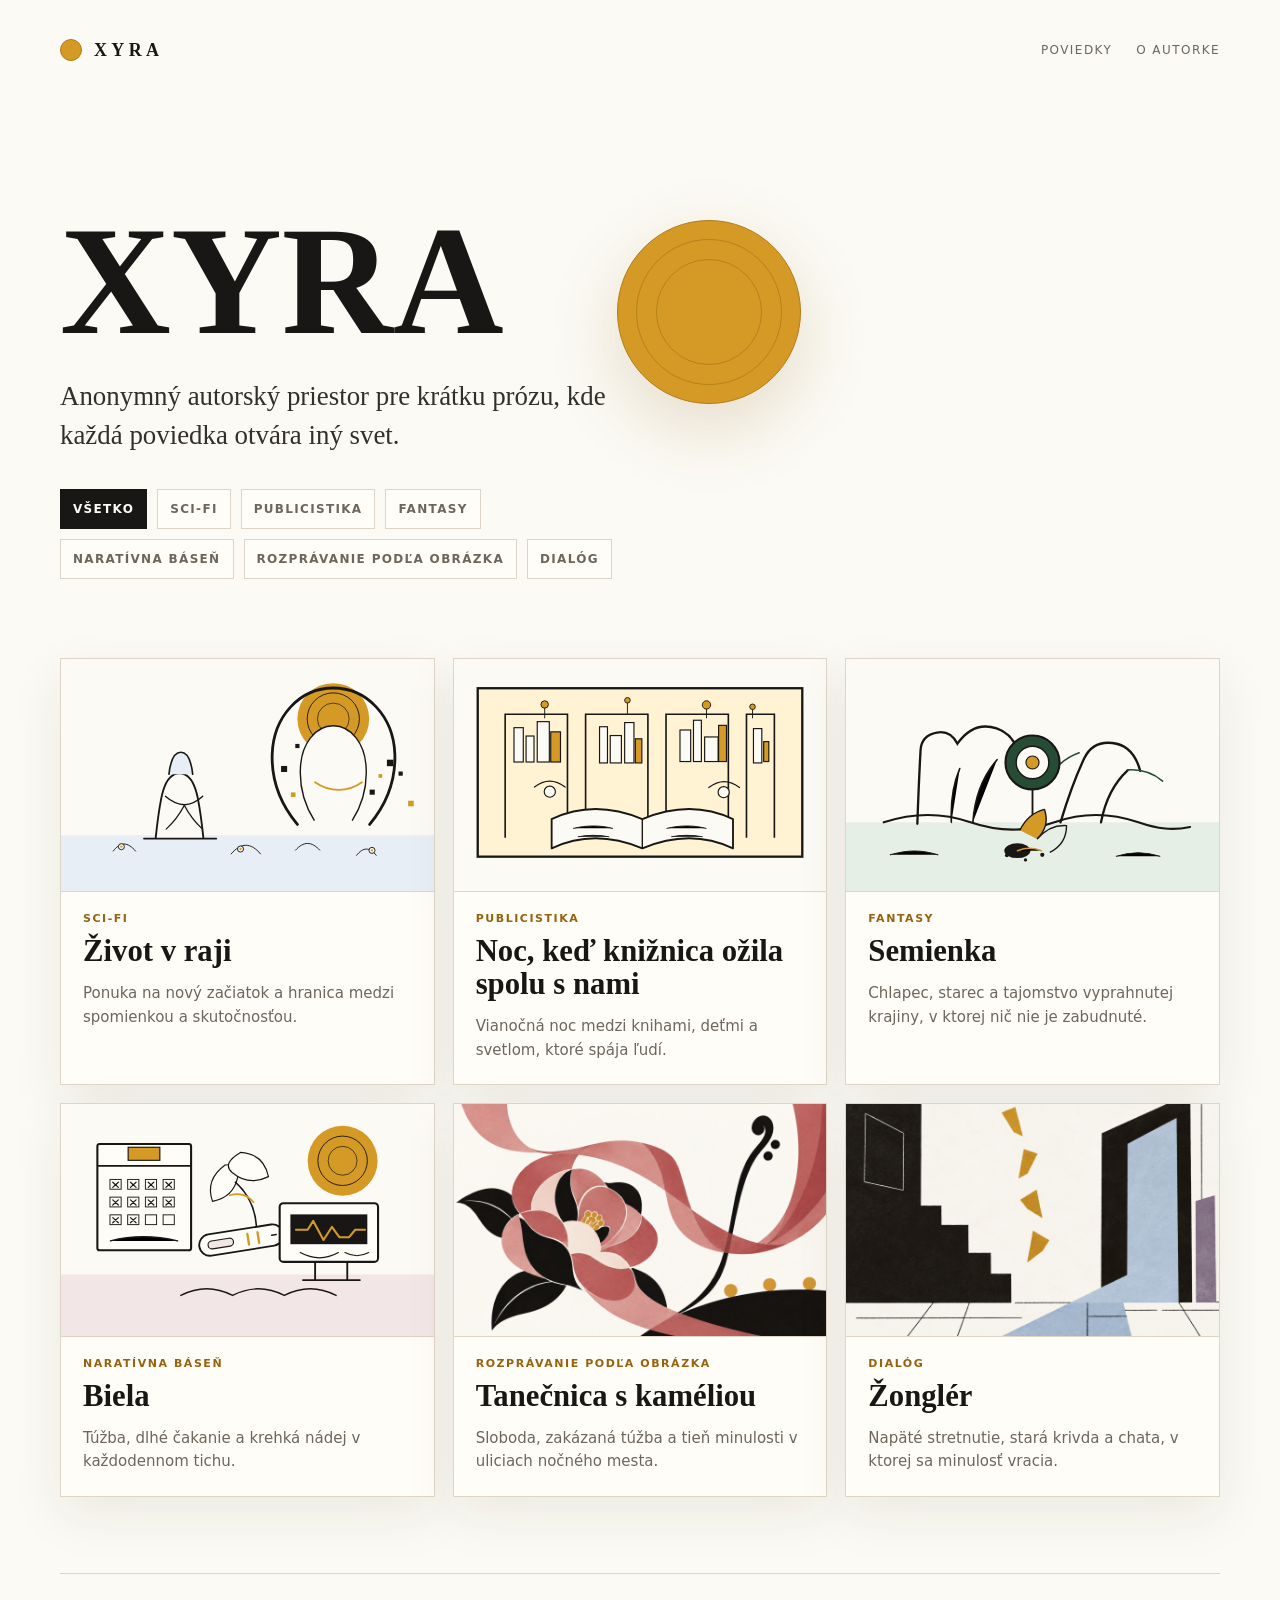
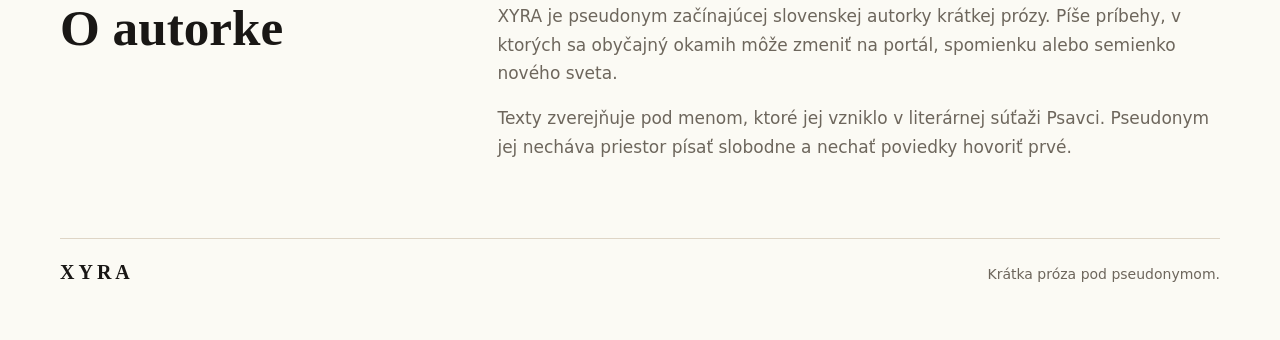
==== commit 590a4b4c: "deploy: ba8fbff308d1093047843899c02dfaaad1e5e461" ====
--- a/index.html
+++ b/index.html
@@ -45,42 +45,42 @@
     <img class="story-card-art" src="/assets/illustrations/zivot-v-raji.svg" alt="" loading="lazy">
     <span class="story-kicker">Sci-fi</span>
     <h2>Život v raji</h2>
-    <p>Simulácia sľubuje návrat strateného sveta. Cena sa ukáže až po prebudení.</p>
+    <p>Ponuka na nový začiatok a hranica medzi spomienkou a skutočnosťou.</p>
   </a>
 </article><article class="story-card" data-category="Publicistika">
   <a class="story-card-link" href="/poviedky/noc-ked-kniznica-ozila-spolu-s-nami/">
     <img class="story-card-art" src="/assets/illustrations/noc-ked-kniznica-ozila-spolu-s-nami.svg" alt="" loading="lazy">
     <span class="story-kicker">Publicistika</span>
     <h2>Noc, keď knižnica ožila spolu s nami</h2>
-    <p>Vianočná noc medzi knihami, deťmi, autormi a tichým dôkazom ľudskosti.</p>
+    <p>Vianočná noc medzi knihami, deťmi a svetlom, ktoré spája ľudí.</p>
   </a>
 </article><article class="story-card" data-category="Fantasy">
   <a class="story-card-link" href="/poviedky/semienka/">
     <img class="story-card-art" src="/assets/illustrations/semienka.svg" alt="" loading="lazy">
     <span class="story-kicker">Fantasy</span>
     <h2>Semienka</h2>
-    <p>Pustatina čaká na obnovu. Dedičstvo lesa prechádza do rúk chlapca.</p>
+    <p>Chlapec, starec a tajomstvo vyprahnutej krajiny, v ktorej nič nie je zabudnuté.</p>
   </a>
 </article><article class="story-card" data-category="Naratívna báseň">
   <a class="story-card-link" href="/poviedky/biela/">
     <img class="story-card-art" src="/assets/illustrations/biela.svg" alt="" loading="lazy">
     <span class="story-kicker">Naratívna báseň</span>
     <h2>Biela</h2>
-    <p>Naratívna báseň o čakaní na dve čiarky, vyčerpaní z neúspechov a krehkej nádeji.</p>
+    <p>Túžba, dlhé čakanie a krehká nádej v každodennom tichu.</p>
   </a>
 </article><article class="story-card" data-category="Rozprávanie podľa obrázka">
   <a class="story-card-link" href="/poviedky/tanecnica-s-kameliou/">
     <img class="story-card-art" src="/assets/illustrations/tanecnica-s-kameliou.png" alt="" loading="lazy">
     <span class="story-kicker">Rozprávanie podľa obrázka</span>
     <h2>Tanečnica s kaméliou</h2>
-    <p>Mina hľadá slobodu na pódiu Café Rouge. Jedna kamélia ju však dobehne až pod mostom.</p>
+    <p>Sloboda, zakázaná túžba a tieň minulosti v uliciach nočného mesta.</p>
   </a>
 </article><article class="story-card" data-category="Dialóg">
   <a class="story-card-link" href="/poviedky/zongler/">
     <img class="story-card-art" src="/assets/illustrations/zongler.png" alt="" loading="lazy">
     <span class="story-kicker">Dialóg</span>
     <h2>Žonglér</h2>
-    <p>Obhliadka chaty sa mení na návrat k poníženiu, ktoré po dvadsiatich rokoch stále žije.</p>
+    <p>Napäté stretnutie, stará krivda a chata, v ktorej sa minulosť vracia.</p>
   </a>
 </article>
   </section>
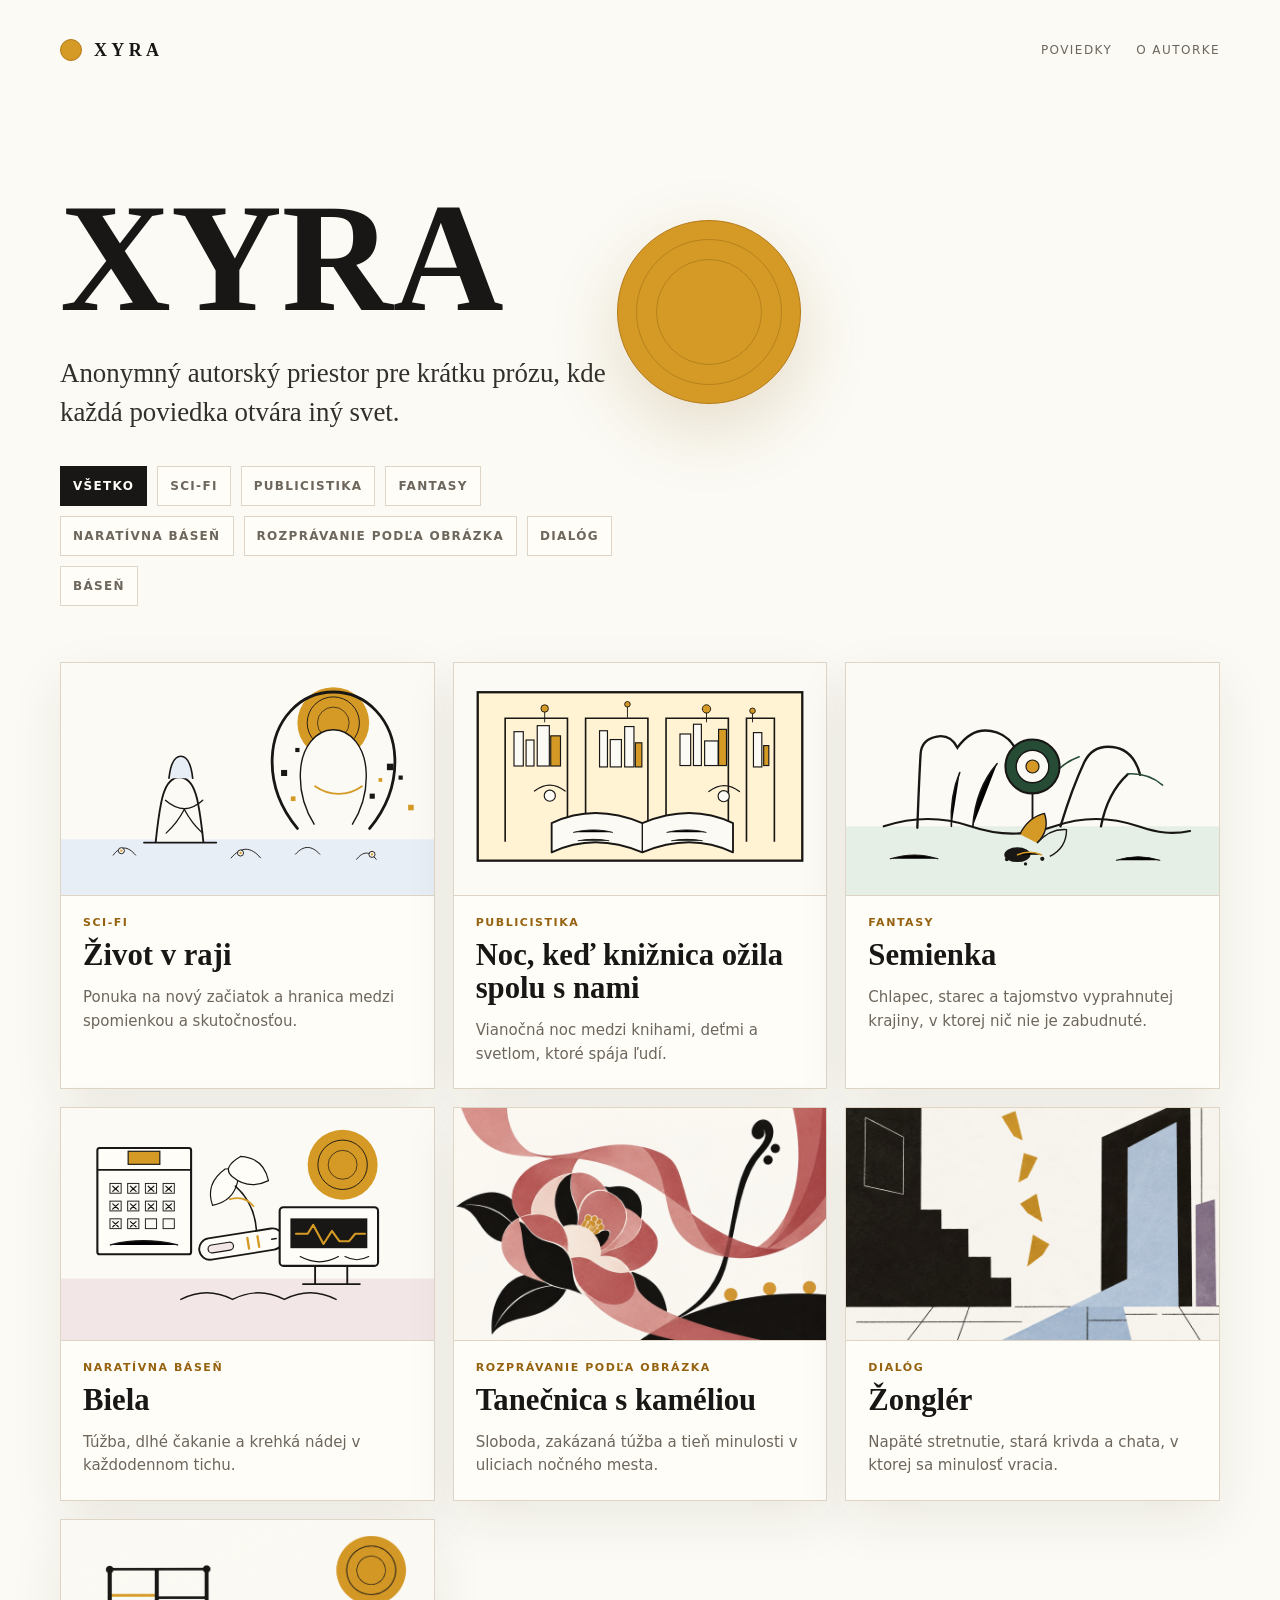
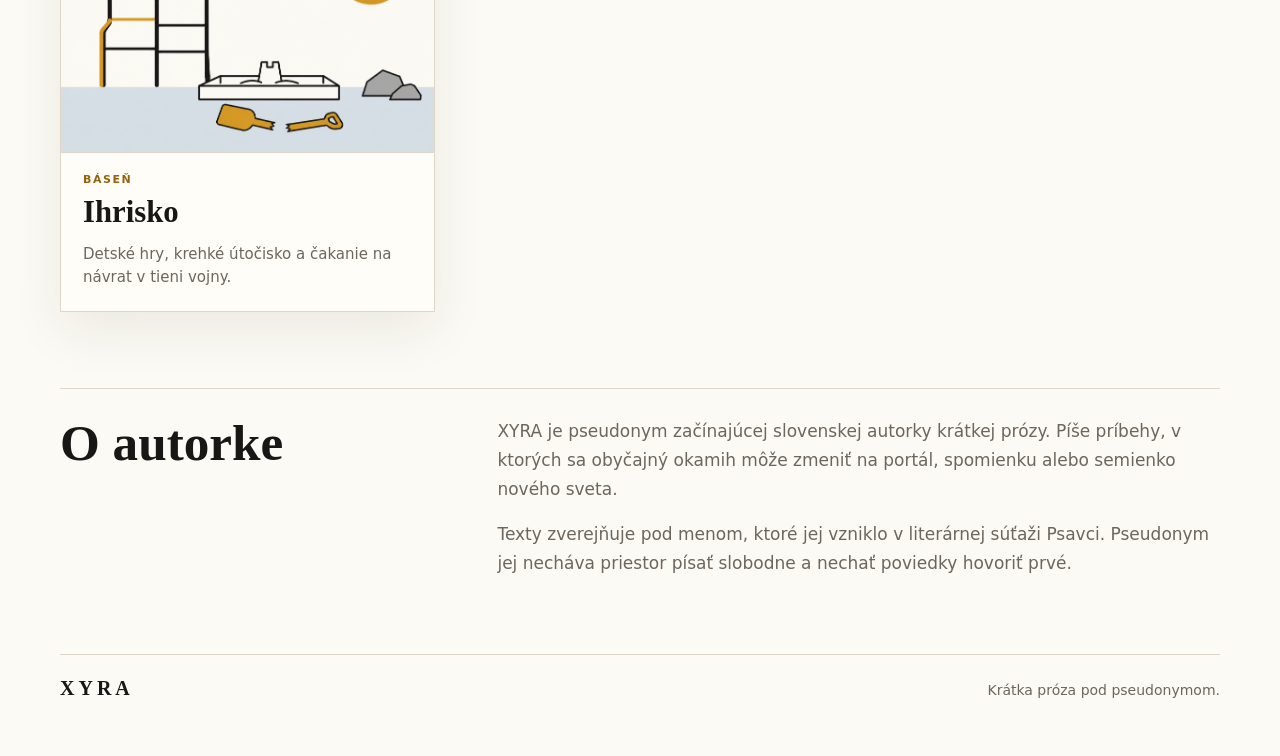
==== commit 5669e674: "deploy: 7eaae500fe7f9f3298ac340235a47bdcdfc9274f" ====
--- a/index.html
+++ b/index.html
@@ -35,7 +35,7 @@
     <div class="hero-copy">
       <h1>XYRA</h1>
       <p>Anonymný autorský priestor pre krátku prózu, kde každá poviedka otvára iný svet.</p>
-      <div class="filters" aria-label="Filtrovanie poviedok"><button class="filter-button is-active" type="button" data-filter="Všetko">Všetko</button><button class="filter-button" type="button" data-filter="Sci-fi">Sci-fi</button><button class="filter-button" type="button" data-filter="Publicistika">Publicistika</button><button class="filter-button" type="button" data-filter="Fantasy">Fantasy</button><button class="filter-button" type="button" data-filter="Naratívna báseň">Naratívna báseň</button><button class="filter-button" type="button" data-filter="Rozprávanie podľa obrázka">Rozprávanie podľa obrázka</button><button class="filter-button" type="button" data-filter="Dialóg">Dialóg</button></div>
+      <div class="filters" aria-label="Filtrovanie poviedok"><button class="filter-button is-active" type="button" data-filter="Všetko">Všetko</button><button class="filter-button" type="button" data-filter="Sci-fi">Sci-fi</button><button class="filter-button" type="button" data-filter="Publicistika">Publicistika</button><button class="filter-button" type="button" data-filter="Fantasy">Fantasy</button><button class="filter-button" type="button" data-filter="Naratívna báseň">Naratívna báseň</button><button class="filter-button" type="button" data-filter="Rozprávanie podľa obrázka">Rozprávanie podľa obrázka</button><button class="filter-button" type="button" data-filter="Dialóg">Dialóg</button><button class="filter-button" type="button" data-filter="Báseň">Báseň</button></div>
     </div>
     <div class="hero-symbol" aria-hidden="true"></div>
   </section>
@@ -82,6 +82,13 @@
     <h2>Žonglér</h2>
     <p>Napäté stretnutie, stará krivda a chata, v ktorej sa minulosť vracia.</p>
   </a>
+</article><article class="story-card" data-category="Báseň">
+  <a class="story-card-link" href="/poviedky/ihrisko/">
+    <img class="story-card-art" src="/assets/illustrations/ihrisko.png" alt="" loading="lazy">
+    <span class="story-kicker">Báseň</span>
+    <h2>Ihrisko</h2>
+    <p>Detské hry, krehké útočisko a čakanie na návrat v tieni vojny.</p>
+  </a>
 </article>
   </section>
   <section id="o-autorke" class="about-section" aria-labelledby="about-title">
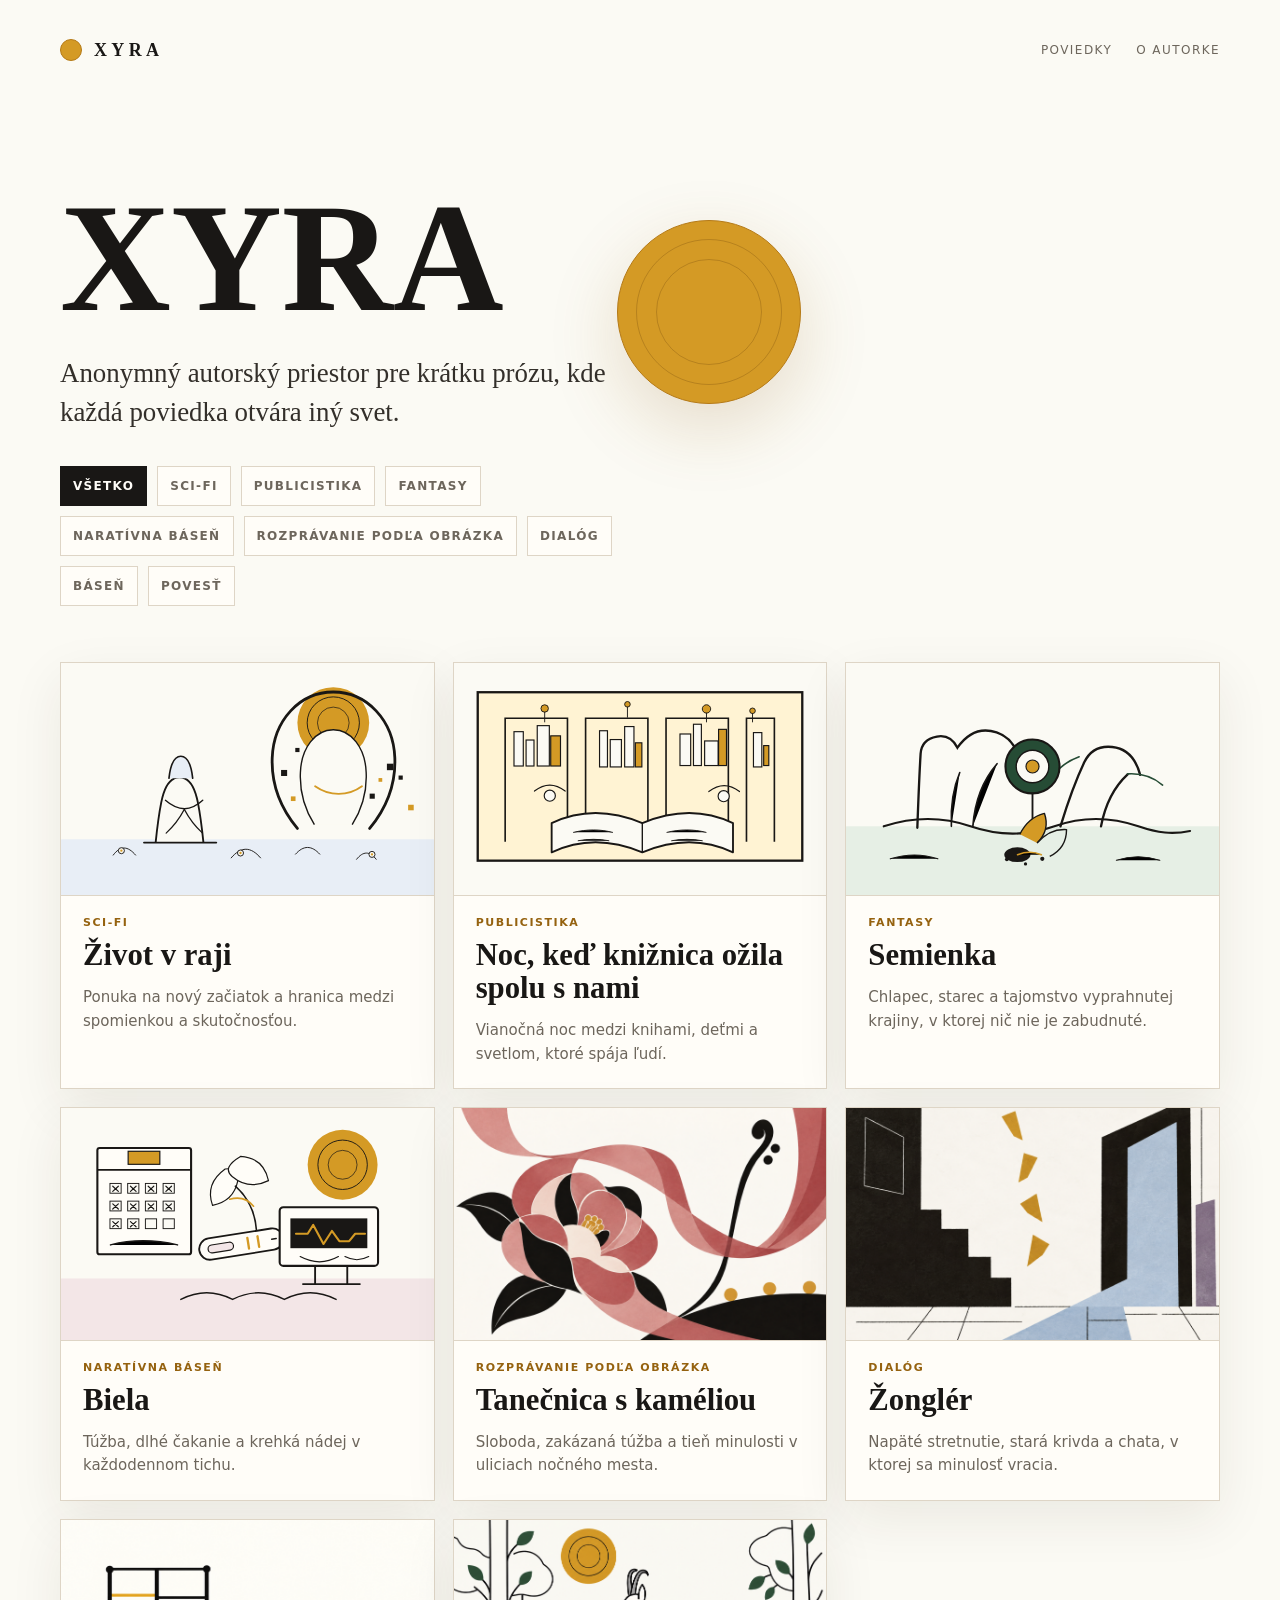
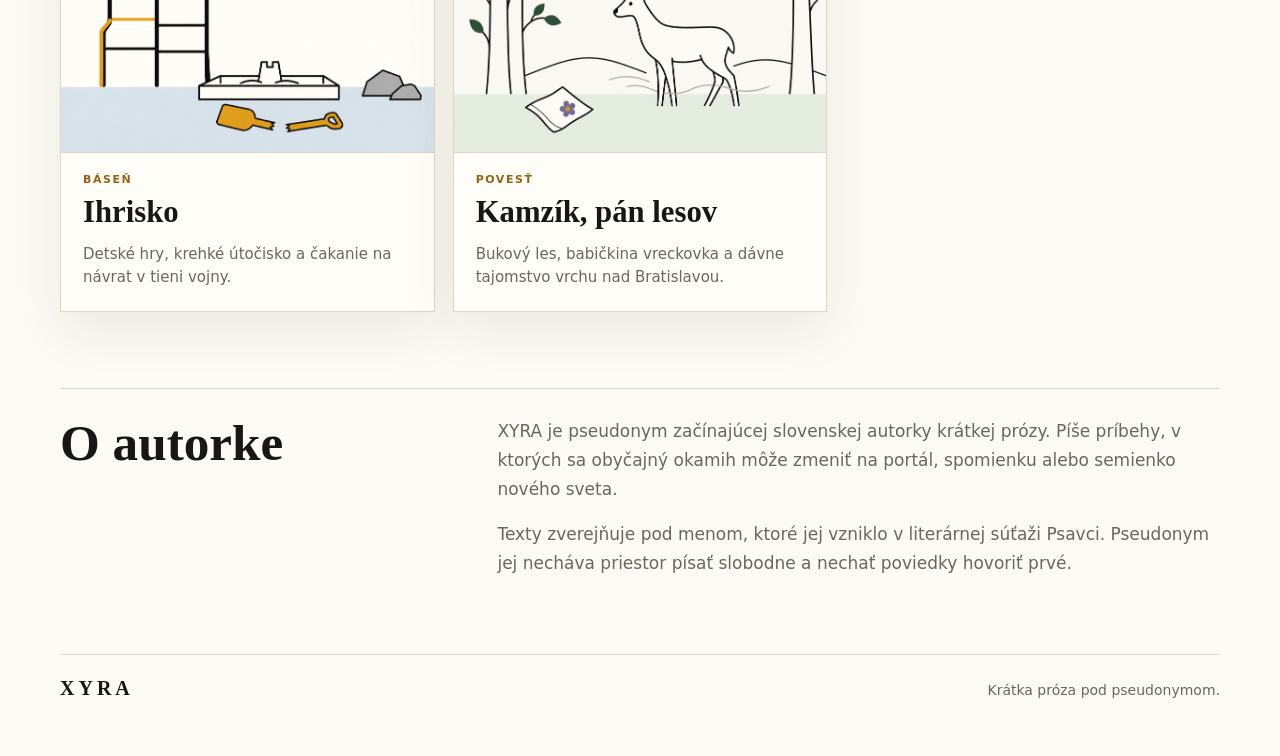
==== commit 9beca081: "deploy: e8e9394bc572371f8b14f58d45b06673e35c7d97" ====
--- a/index.html
+++ b/index.html
@@ -35,7 +35,7 @@
     <div class="hero-copy">
       <h1>XYRA</h1>
       <p>Anonymný autorský priestor pre krátku prózu, kde každá poviedka otvára iný svet.</p>
-      <div class="filters" aria-label="Filtrovanie poviedok"><button class="filter-button is-active" type="button" data-filter="Všetko">Všetko</button><button class="filter-button" type="button" data-filter="Sci-fi">Sci-fi</button><button class="filter-button" type="button" data-filter="Publicistika">Publicistika</button><button class="filter-button" type="button" data-filter="Fantasy">Fantasy</button><button class="filter-button" type="button" data-filter="Naratívna báseň">Naratívna báseň</button><button class="filter-button" type="button" data-filter="Rozprávanie podľa obrázka">Rozprávanie podľa obrázka</button><button class="filter-button" type="button" data-filter="Dialóg">Dialóg</button><button class="filter-button" type="button" data-filter="Báseň">Báseň</button></div>
+      <div class="filters" aria-label="Filtrovanie poviedok"><button class="filter-button is-active" type="button" data-filter="Všetko">Všetko</button><button class="filter-button" type="button" data-filter="Sci-fi">Sci-fi</button><button class="filter-button" type="button" data-filter="Publicistika">Publicistika</button><button class="filter-button" type="button" data-filter="Fantasy">Fantasy</button><button class="filter-button" type="button" data-filter="Naratívna báseň">Naratívna báseň</button><button class="filter-button" type="button" data-filter="Rozprávanie podľa obrázka">Rozprávanie podľa obrázka</button><button class="filter-button" type="button" data-filter="Dialóg">Dialóg</button><button class="filter-button" type="button" data-filter="Báseň">Báseň</button><button class="filter-button" type="button" data-filter="Povesť">Povesť</button></div>
     </div>
     <div class="hero-symbol" aria-hidden="true"></div>
   </section>
@@ -89,6 +89,13 @@
     <h2>Ihrisko</h2>
     <p>Detské hry, krehké útočisko a čakanie na návrat v tieni vojny.</p>
   </a>
+</article><article class="story-card" data-category="Povesť">
+  <a class="story-card-link" href="/poviedky/kamzik-pan-lesov/">
+    <img class="story-card-art" src="/assets/illustrations/kamzik-pan-lesov.png" alt="" loading="lazy">
+    <span class="story-kicker">Povesť</span>
+    <h2>Kamzík, pán lesov</h2>
+    <p>Bukový les, babičkina vreckovka a dávne tajomstvo vrchu nad Bratislavou.</p>
+  </a>
 </article>
   </section>
   <section id="o-autorke" class="about-section" aria-labelledby="about-title">
